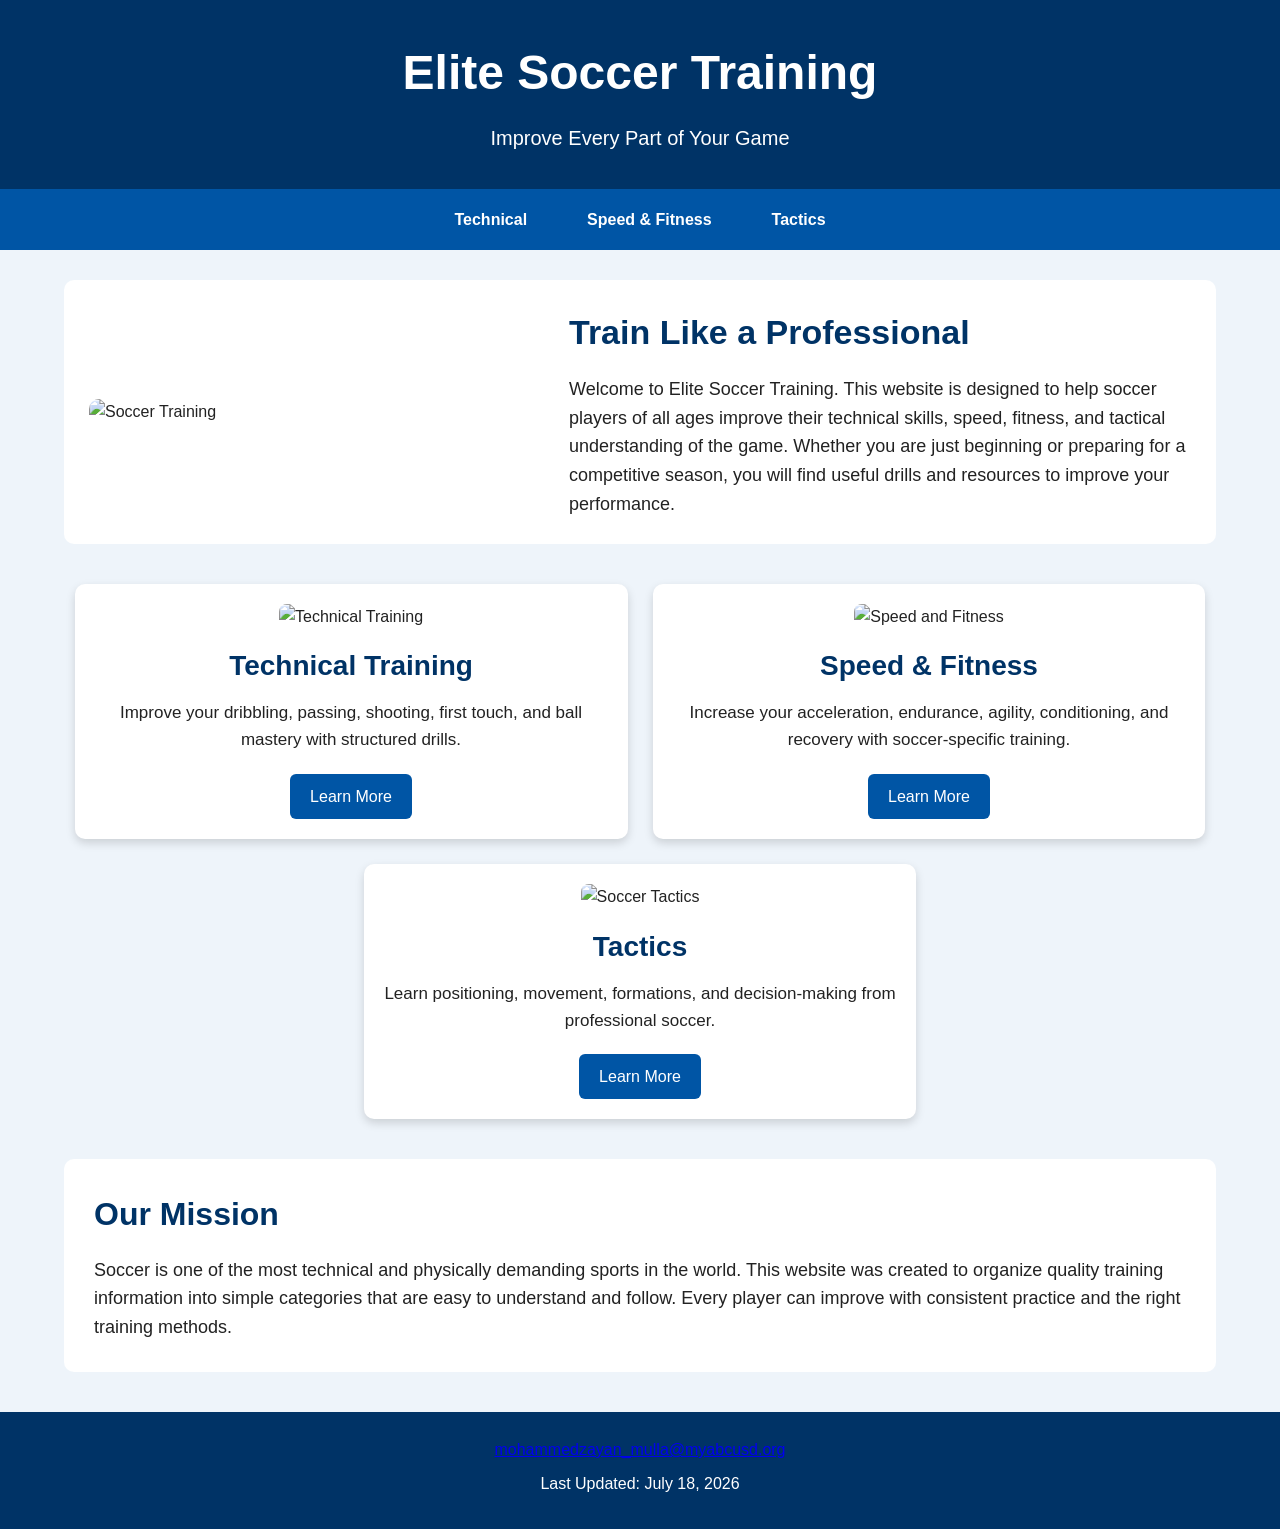
==== index.html @ 71eeb460 "Add files via upload" ====
<!DOCTYPE html>
<html lang="en">

<head>
    <meta charset="UTF-8">
    <meta name="viewport" content="width=device-width, initial-scale=1.0">
    <title>Elite Soccer Training</title>
    <link rel="stylesheet" href="main.css">
</head>

<body>

    <header>
        <h1>Elite Soccer Training</h1>
        <p>Improve Every Part of Your Game</p>
    </header>

    <nav>
        <ul>
            <li><a href="technical.html">Technical</a></li>
            <li><a href="speed.html">Speed & Fitness</a></li>
            <li><a href="tactics.html">Tactics</a></li>
        </ul>
    </nav>

    <main>

        <section class="hero">

            <img src="images/soccer-banner.jpg" alt="Soccer Training">

            <div class="hero-text">

                <h2>Train Like a Professional</h2>

                <p>
                    Welcome to Elite Soccer Training. This website is designed
                    to help soccer players of all ages improve their technical
                    skills, speed, fitness, and tactical understanding of the
                    game. Whether you are just beginning or preparing for a
                    competitive season, you will find useful drills and
                    resources to improve your performance.
                </p>

            </div>

        </section>

        <section class="categories">

            <div class="card">

                <img src="images/technical.jpg" alt="Technical Training">

                <h3>Technical Training</h3>

                <p>
                    Improve your dribbling, passing, shooting, first touch,
                    and ball mastery with structured drills.
                </p>

                <a href="technical.html">Learn More</a>

            </div>

            <div class="card">

                <img src="images/speed.jpg" alt="Speed and Fitness">

                <h3>Speed & Fitness</h3>

                <p>
                    Increase your acceleration, endurance, agility,
                    conditioning, and recovery with soccer-specific training.
                </p>

                <a href="speed.html">Learn More</a>

            </div>

            <div class="card">

                <img src="images/tactics.jpg" alt="Soccer Tactics">

                <h3>Tactics</h3>

                <p>
                    Learn positioning, movement, formations,
                    and decision-making from professional soccer.
                </p>

                <a href="tactics.html">Learn More</a>

            </div>

        </section>

        <section class="mission">

            <h2>Our Mission</h2>

            <p>
                Soccer is one of the most technical and physically demanding
                sports in the world. This website was created to organize
                quality training information into simple categories that are
                easy to understand and follow. Every player can improve with
                consistent practice and the right training methods.
            </p>

        </section>

    </main>

    <footer>

        <a href="mailto:mohammedzayan_mulla@myabcusd.org">
            mohammedzayan_mulla@myabcusd.org</a>

        <p>Last Updated: July 18, 2026</p>

    </footer>

</body>

</html>
---- main.css ----
* {
    margin: 0;
    padding: 0;
    box-sizing: border-box;
}

body {
    font-family: Arial, Helvetica, sans-serif;
    background-color: #eef4fa;
    color: #222;
    line-height: 1.6;
}

/* HEADER */

header {
    background-color: #003366;
    color: white;
    text-align: center;
    padding: 35px;
}

header h1 {
    font-size: 48px;
    margin-bottom: 10px;
}

header p {
    font-size: 20px;
}

/* NAVIGATION */

nav {
    background-color: #0055a5;
}

nav ul {
    display: flex;
    justify-content: center;
    list-style: none;
}

nav li {
    margin: 0;
}

nav a {
    display: block;
    padding: 18px 30px;
    color: white;
    text-decoration: none;
    font-weight: bold;
}

nav a:hover {
    background-color: #003366;
}

/* MAIN */

main {
    width: 90%;
    max-width: 1200px;
    margin: 30px auto;
}

/* HERO */

.hero {
    display: flex;
    align-items: center;
    gap: 30px;
    background-color: white;
    padding: 25px;
    border-radius: 10px;
    margin-bottom: 40px;
}

.hero img {
    width: 450px;
    border-radius: 10px;
}

.hero-text {
    flex: 1;
}

.hero-text h2 {
    color: #003366;
    margin-bottom: 15px;
    font-size: 34px;
}

.hero-text p {
    font-size: 18px;
}

/* CATEGORY CARDS */

.categories {
    display: flex;
    flex-wrap: wrap;
    justify-content: center;
    gap: 25px;
    margin-bottom: 40px;
}

.card {
    background-color: white;
    width: 48%;
    border-radius: 10px;
    padding: 20px;
    text-align: center;

    box-shadow: 0px 4px 10px rgba(0,0,0,0.15);
}

.card img {
    width: 100%;
    height: 220px;
    object-fit: cover;
    border-radius: 8px;
    margin-bottom: 15px;
}

.card h3 {
    color: #003366;
    margin-bottom: 10px;
    font-size: 28px;
}

.card p {
    margin-bottom: 20px;
    font-size: 17px;
}

.card a {
    display: inline-block;
    background-color: #0055a5;
    color: white;
    text-decoration: none;
    padding: 10px 20px;
    border-radius: 6px;
}

.card a:hover {
    background-color: #003366;
}

/* MISSION */

.mission {
    background-color: white;
    padding: 30px;
    border-radius: 10px;
}

.mission h2 {
    color: #003366;
    margin-bottom: 15px;
    font-size: 32px;
}

.mission p {
    font-size: 18px;
}

/* FOOTER */

footer {
    margin-top: 40px;
    background-color: #003366;
    color: white;
    text-align: center;
    padding: 25px;
}

footer p {
    margin: 8px;
}

/* RESPONSIVE */

@media (max-width: 900px) {

    .hero {
        flex-direction: column;
    }

    .hero img {
        width: 100%;
    }

    .categories {
        flex-direction: column;
    }

    .card {
        width: 100%;
    }

    nav ul {
        flex-direction: column;
    }

    nav a {
        text-align: center;
    }

}
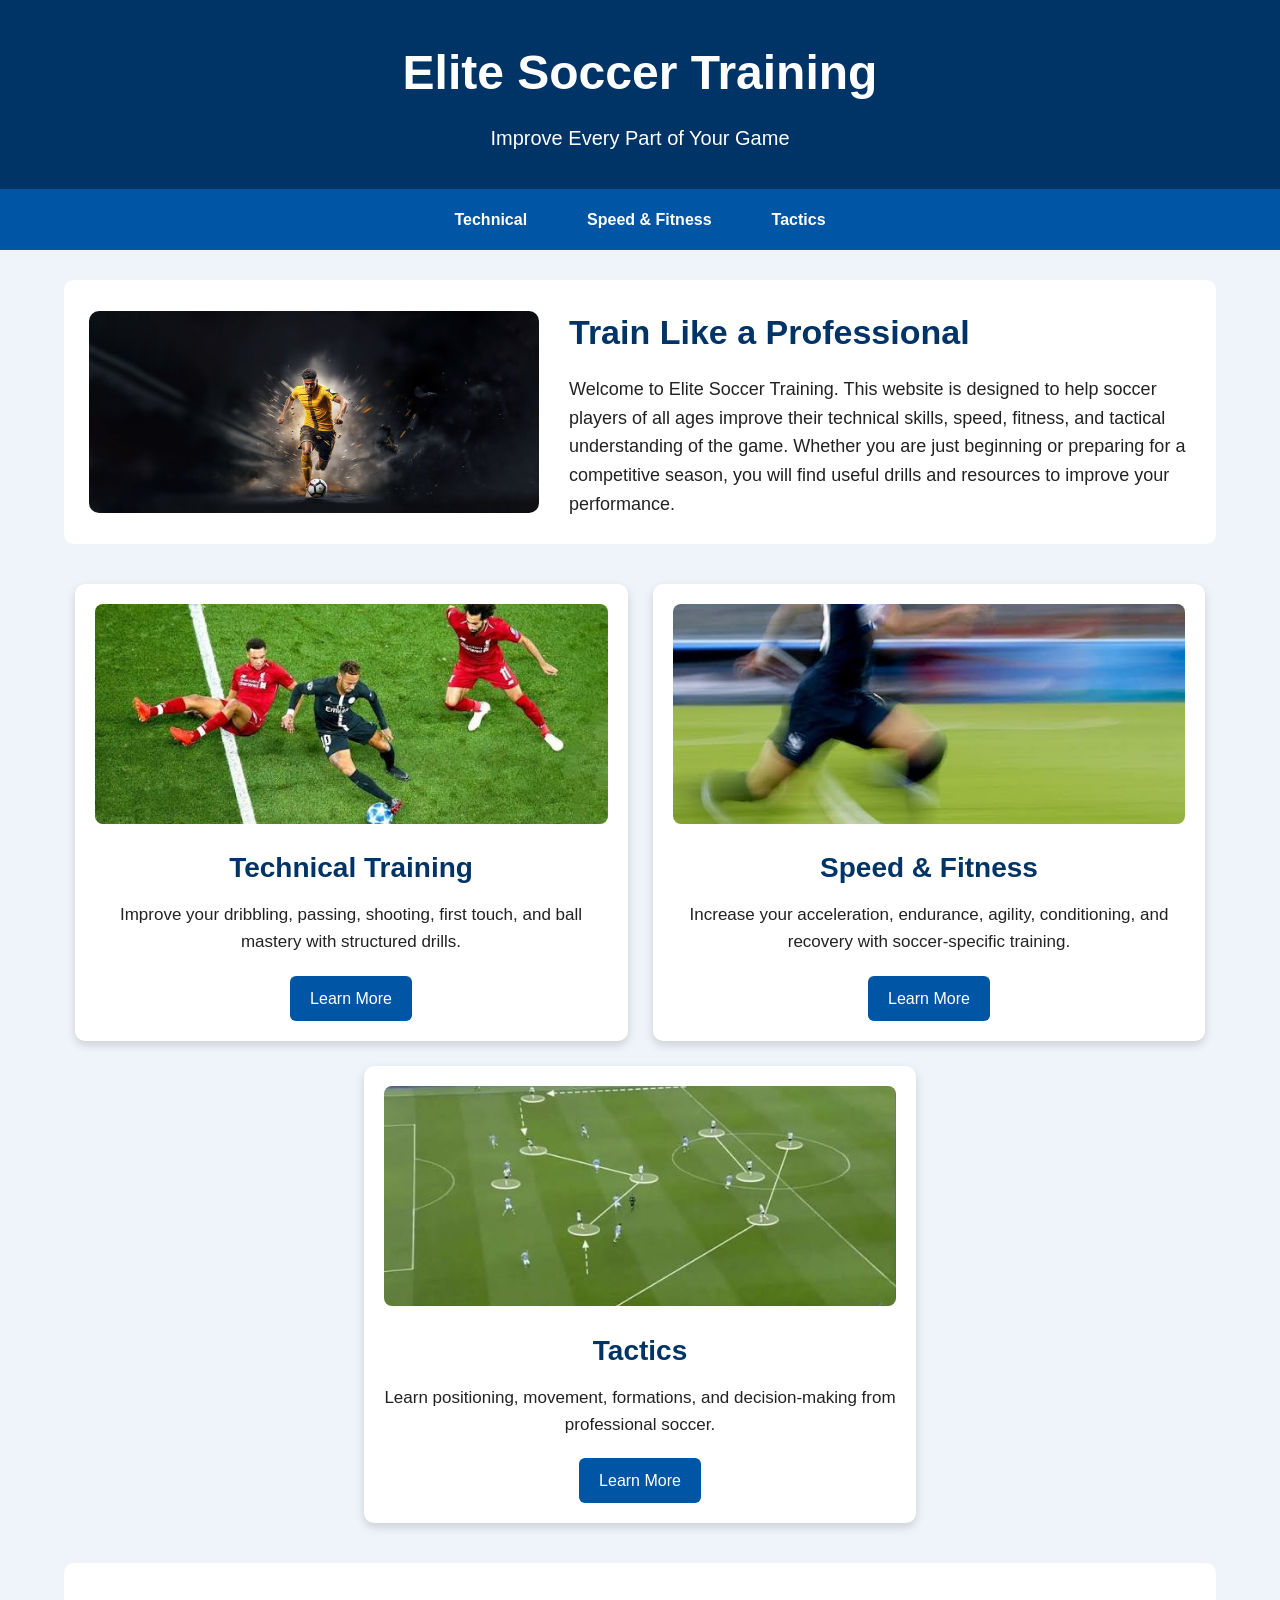
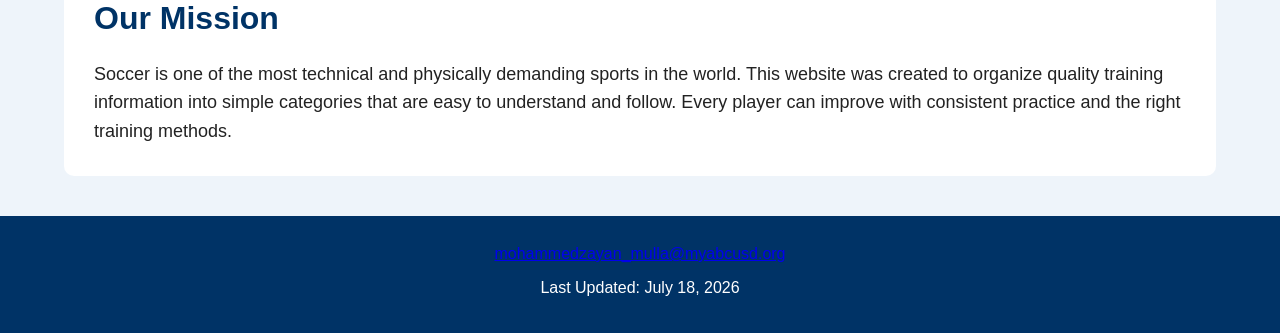
==== commit a98c3080: "Fix HTML encoding issues in index.html" ====
--- a/index.html
+++ b/index.html
@@ -27,7 +27,7 @@
 
         <section class="hero">
 
-            <img src="images/soccer-banner.jpg" alt="Soccer Training">
+            <img src="soccer-banner.jpg" alt="Soccer Training">
 
             <div class="hero-text">
 
@@ -50,7 +50,7 @@
 
             <div class="card">
 
-                <img src="images/technical.jpg" alt="Technical Training">
+                <img src="technical.jpg" alt="Technical Training">
 
                 <h3>Technical Training</h3>
 
@@ -65,7 +65,7 @@
 
             <div class="card">
 
-                <img src="images/speed.jpg" alt="Speed and Fitness">
+                <img src="speed.jpg" alt="Speed and Fitness">
 
                 <h3>Speed & Fitness</h3>
 
@@ -80,7 +80,7 @@
 
             <div class="card">
 
-                <img src="images/tactics.jpg" alt="Soccer Tactics">
+                <img src="tactics.jpg" alt="Soccer Tactics">
 
                 <h3>Tactics</h3>
 
@@ -122,4 +122,4 @@
 
 </body>
 
-</html>+</html>
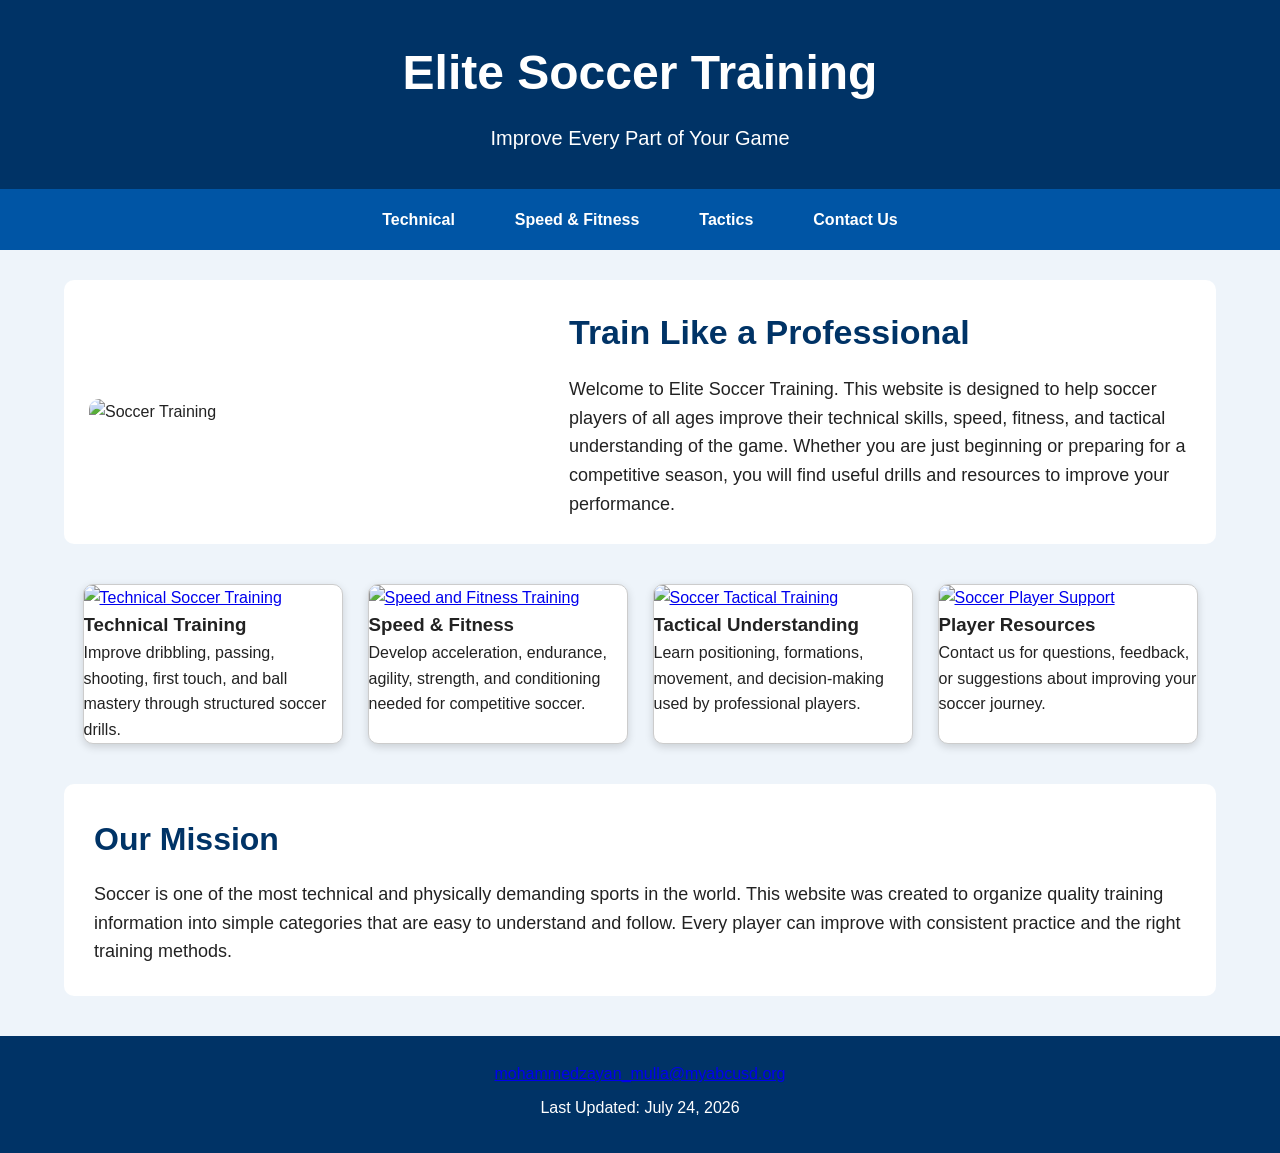
==== commit 7149ff35: "Refactor index.html with new sections and updates Updated the HTML structure and added a new 'Contac" ====
--- a/index.html
+++ b/index.html
@@ -15,19 +15,23 @@
         <p>Improve Every Part of Your Game</p>
     </header>
 
+
     <nav>
         <ul>
             <li><a href="technical.html">Technical</a></li>
             <li><a href="speed.html">Speed & Fitness</a></li>
             <li><a href="tactics.html">Tactics</a></li>
+            <li><a href="contact.html">Contact Us</a></li>
         </ul>
     </nav>
 
+
     <main>
+
 
         <section class="hero">
 
-            <img src="soccer-banner.jpg" alt="Soccer Training">
+            <img src="images/soccer-banner.jpg" alt="Soccer Training">
 
             <div class="hero-text">
 
@@ -46,54 +50,103 @@
 
         </section>
 
-        <section class="categories">
 
-            <div class="card">
 
-                <img src="technical.jpg" alt="Technical Training">
+        <section class="gallery">
 
-                <h3>Technical Training</h3>
 
-                <p>
-                    Improve your dribbling, passing, shooting, first touch,
-                    and ball mastery with structured drills.
-                </p>
+            <div class="gallery-item">
 
-                <a href="technical.html">Learn More</a>
+                <a href="technical.html">
+
+                    <img src="images/technical.jpg" alt="Technical Soccer Training">
+
+                </a>
+
+                <div class="description">
+
+                    <h3>Technical Training</h3>
+
+                    Improve dribbling, passing, shooting,
+                    first touch, and ball mastery through
+                    structured soccer drills.
+
+                </div>
 
             </div>
 
-            <div class="card">
 
-                <img src="speed.jpg" alt="Speed and Fitness">
 
-                <h3>Speed & Fitness</h3>
+            <div class="gallery-item">
 
-                <p>
-                    Increase your acceleration, endurance, agility,
-                    conditioning, and recovery with soccer-specific training.
-                </p>
+                <a href="speed.html">
 
-                <a href="speed.html">Learn More</a>
+                    <img src="images/speed.jpg" alt="Speed and Fitness Training">
+
+                </a>
+
+                <div class="description">
+
+                    <h3>Speed & Fitness</h3>
+
+                    Develop acceleration, endurance,
+                    agility, strength, and conditioning
+                    needed for competitive soccer.
+
+                </div>
 
             </div>
 
-            <div class="card">
 
-                <img src="tactics.jpg" alt="Soccer Tactics">
 
-                <h3>Tactics</h3>
 
-                <p>
-                    Learn positioning, movement, formations,
-                    and decision-making from professional soccer.
-                </p>
+            <div class="gallery-item">
 
-                <a href="tactics.html">Learn More</a>
+                <a href="tactics.html">
+
+                    <img src="images/tactics.jpg" alt="Soccer Tactical Training">
+
+                </a>
+
+                <div class="description">
+
+                    <h3>Tactical Understanding</h3>
+
+                    Learn positioning, formations,
+                    movement, and decision-making
+                    used by professional players.
+
+                </div>
 
             </div>
 
+
+
+            <div class="gallery-item">
+
+                <a href="contact.html">
+
+                    <img src="images/contact.jpg" alt="Soccer Player Support">
+
+                </a>
+
+                <div class="description">
+
+                    <h3>Player Resources</h3>
+
+                    Contact us for questions,
+                    feedback, or suggestions about
+                    improving your soccer journey.
+
+                </div>
+
+            </div>
+
+
         </section>
+
+
+
 
         <section class="mission">
 
@@ -109,16 +162,22 @@
 
         </section>
 
+
     </main>
+
+
+
 
     <footer>
 
         <a href="mailto:mohammedzayan_mulla@myabcusd.org">
-            mohammedzayan_mulla@myabcusd.org</a>
+            mohammedzayan_mulla@myabcusd.org
+        </a>
 
-        <p>Last Updated: July 18, 2026</p>
+        <p>Last Updated: July 24, 2026</p>
 
     </footer>
+
 
 </body>
 
--- a/main.css
+++ b/main.css
@@ -209,4 +209,117 @@
         text-align: center;
     }
 
-}+}
+/* ========================= */
+/* CONTACT FORM */
+/* ========================= */
+
+.form-section {
+    background-color: white;
+    padding: 30px;
+    border-radius: 10px;
+    margin-top: 30px;
+    margin-bottom: 40px;
+    box-shadow: 0px 4px 10px rgba(0,0,0,0.15);
+}
+
+.form-section h2 {
+    color: #003366;
+    text-align: center;
+    margin-bottom: 25px;
+    font-size: 32px;
+}
+
+form {
+    display: flex;
+    flex-direction: column;
+}
+
+label {
+    font-weight: bold;
+    margin-top: 15px;
+    margin-bottom: 8px;
+    color: #003366;
+}
+
+input[type=text],
+input[type=email],
+input[type=number],
+select,
+textarea {
+    width: 100%;
+    padding: 12px;
+    border: 1px solid #cccccc;
+    border-radius: 6px;
+    font-size: 16px;
+}
+
+textarea {
+    resize: vertical;
+}
+
+.buttons {
+    margin-top: 25px;
+    display: flex;
+    gap: 15px;
+}
+
+.buttons input {
+    background-color: #0055a5;
+    color: white;
+    border: none;
+    padding: 12px 28px;
+    border-radius: 6px;
+    font-size: 16px;
+    cursor: pointer;
+}
+
+.buttons input:hover {
+    background-color: #003366;
+}
+
+
+/* ========================= */
+/* IMAGE GALLERY */
+/* ========================= */
+
+.gallery-title {
+    text-align: center;
+    color: #003366;
+    font-size: 34px;
+    margin-bottom: 25px;
+}
+
+.gallery {
+    display: flex;
+    flex-wrap: wrap;
+    justify-content: center;
+    gap: 25px;
+    margin-bottom: 40px;
+}
+
+.gallery-item {
+    width: 260px;
+    background-color: white;
+    border: 1px solid #cccccc;
+    border-radius: 10px;
+    overflow: hidden;
+    transition: transform 0.3s;
+    box-shadow: 0px 3px 8px rgba(0,0,0,.15);
+}
+
+.gallery-item:hover {
+    transform: scale(1.03);
+}
+
+.gallery-item img {
+    width: 100%;
+    height: 180px;
+    object-fit: cover;
+}
+
+.gallery-item .desc {
+    padding: 15px;
+    text-align: center;
+    font-size: 16px;
+}
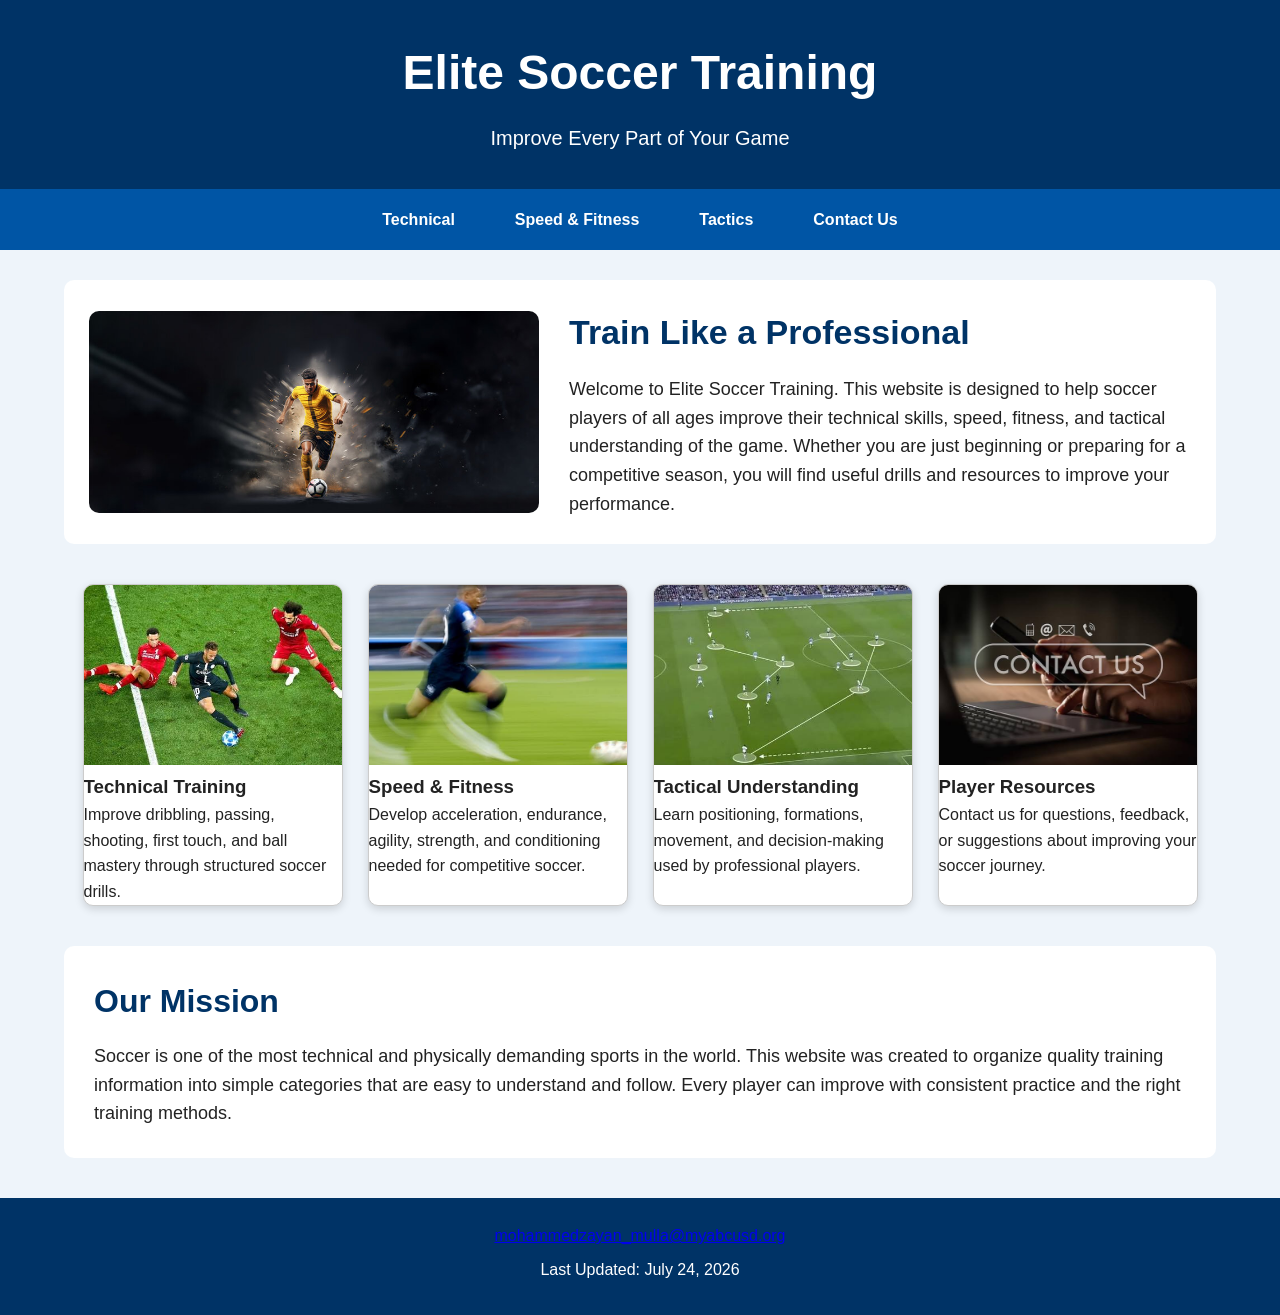
==== commit 93a030c7: "Fix HTML encoding issues in index.html" ====
--- a/index.html
+++ b/index.html
@@ -31,7 +31,7 @@
 
         <section class="hero">
 
-            <img src="images/soccer-banner.jpg" alt="Soccer Training">
+            <img src="soccer-banner.jpg" alt="Soccer Training">
 
             <div class="hero-text">
 
@@ -59,7 +59,7 @@
 
                 <a href="technical.html">
 
-                    <img src="images/technical.jpg" alt="Technical Soccer Training">
+                    <img src="technical.jpg" alt="Technical Soccer Training">
 
                 </a>
 
@@ -81,7 +81,7 @@
 
                 <a href="speed.html">
 
-                    <img src="images/speed.jpg" alt="Speed and Fitness Training">
+                    <img src="speed.jpg" alt="Speed and Fitness Training">
 
                 </a>
 
@@ -104,7 +104,7 @@
 
                 <a href="tactics.html">
 
-                    <img src="images/tactics.jpg" alt="Soccer Tactical Training">
+                    <img src="tactics.jpg" alt="Soccer Tactical Training">
 
                 </a>
 
@@ -126,7 +126,7 @@
 
                 <a href="contact.html">
 
-                    <img src="images/contact.jpg" alt="Soccer Player Support">
+                    <img src="contact.jpg" alt="Soccer Player Support">
 
                 </a>
 
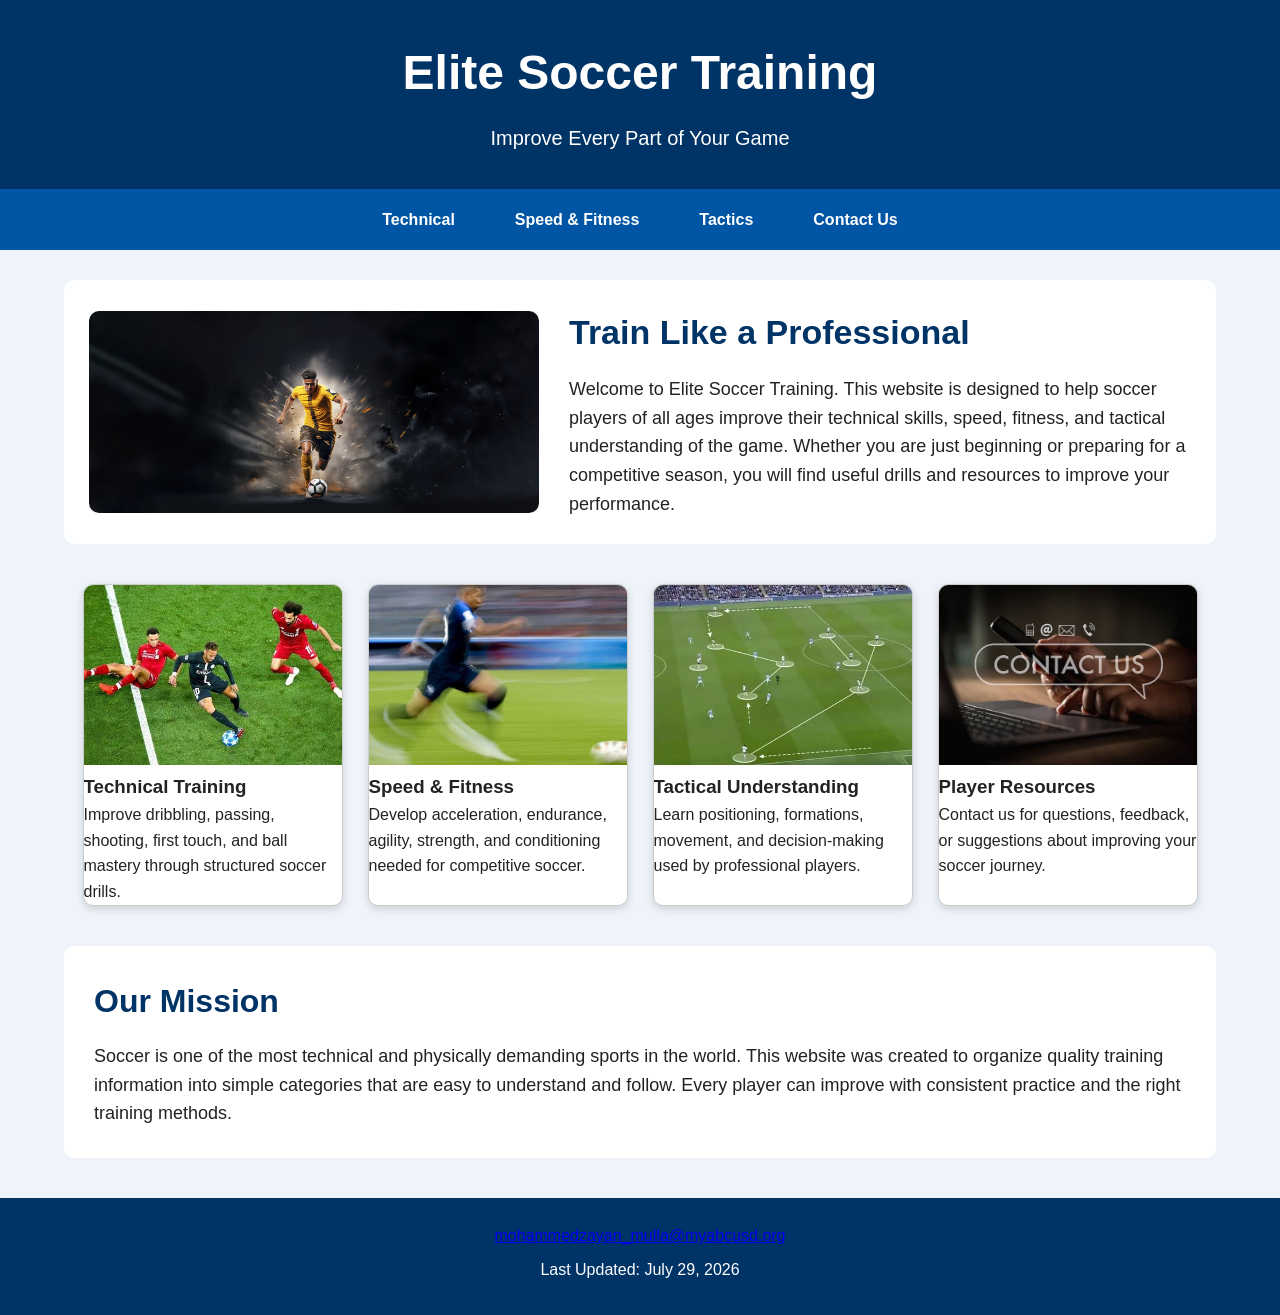
==== commit a21ae073: "Change last updated date in index.html Updated the last modified date in the footer." ====
--- a/index.html
+++ b/index.html
@@ -174,7 +174,7 @@
             mohammedzayan_mulla@myabcusd.org
         </a>
 
-        <p>Last Updated: July 24, 2026</p>
+        <p>Last Updated: July 29, 2026</p>
 
     </footer>
 
